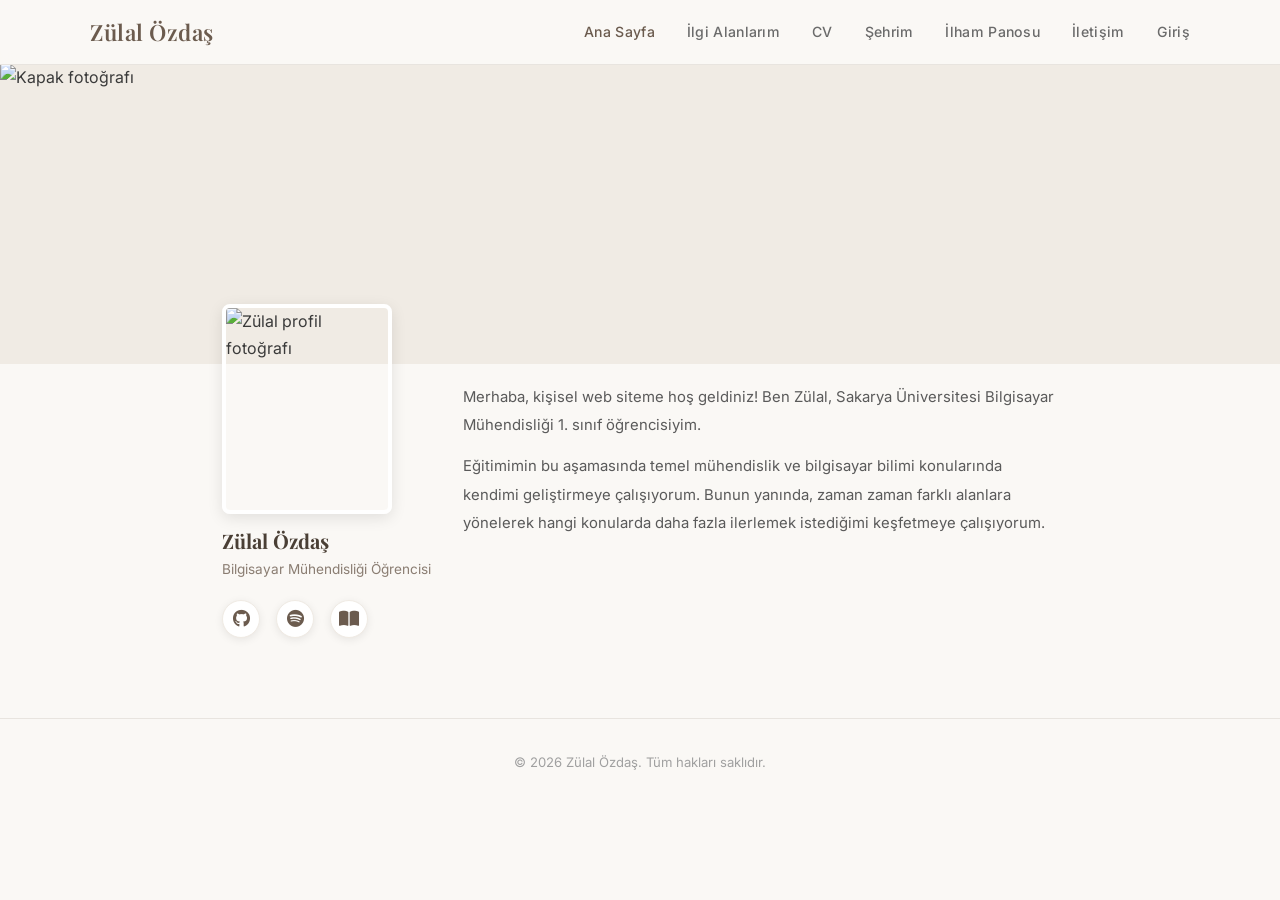
==== index.html @ a5fb96f7 "bütün sayfalar yenilendi" ====
<!DOCTYPE html>
<html lang="tr">
<head>
  <meta charset="UTF-8">
  <meta name="viewport" content="width=device-width, initial-scale=1.0">
  <meta name="description" content="Zülal - Bilgisayar Mühendisliği Öğrencisi Kişisel Web Sitesi">
  <title>Zülal | Ana Sayfa</title>
  <link rel="stylesheet" href="css/style.css">
  <!-- Font Awesome for icons -->
  <link rel="stylesheet" href="https://cdnjs.cloudflare.com/ajax/libs/font-awesome/6.4.0/css/all.min.css">
</head>
<body>

  <!-- Navbar -->
  <nav class="navbar">
    <div class="nav-container">
      <a href="index.html" class="nav-logo">Zülal Özdaş</a>
      <button class="hamburger" id="hamburger" aria-label="Menü">
        <span></span><span></span><span></span>
      </button>
      <ul class="nav-links" id="navLinks">
        <li><a href="index.html" class="active">Ana Sayfa</a></li>
        <li><a href="hobilerim.html">İlgi Alanlarım</a></li>
        <li><a href="cv.html">CV</a></li>
        <li><a href="sehrım.html">Şehrim</a></li>
        <li><a href="ilham.html">İlham Panosu</a></li>
        <li><a href="iletisim.html">İletişim</a></li>
        <li><a href="login.html">Giriş</a></li>
      </ul>
    </div>
  </nav>

  <!-- Kapak Fotoğrafı -->
  <div class="profile-cover">
    <img src="img/resimler/ilgi10.jpg" alt="Kapak fotoğrafı" class="cover-img">
  </div>

  <!-- Profil Bilgileri -->
  <div class="profile-info">
    <div class="profile-left">
      <img src="img/resimler/profil.jpg" alt="Zülal profil fotoğrafı" class="profile-avatar">
      <h1 class="profile-name">Zülal Özdaş</h1>
      <p class="profile-title">Bilgisayar Mühendisliği Öğrencisi</p>
      
      <div class="profile-socials">
        <a href="https://github.com/zulozdas" target="_blank" title="GitHub" class="social-icon github">
          <i class="fa-brands fa-github"></i>
        </a>
        <a href="https://open.spotify.com/user/31pkgml6zwhdoflwupyggohxbz24?si=b64ed2e7ba804d17" target="_blank" title="Spotify" class="social-icon spotify">
          <i class="fa-brands fa-spotify"></i>
        </a>
        <a href="https://1000kitap.com/pinwheel" target="_blank" title="1000Kitap" class="social-icon book">
          <i class="fa-solid fa-book-open"></i>
        </a>
      </div>
    </div>
    <div class="profile-right">
      <p>Merhaba, kişisel web siteme hoş geldiniz! Ben Zülal, Sakarya Üniversitesi Bilgisayar Mühendisliği 1. sınıf öğrencisiyim.</p>
      <p>Eğitimimin bu aşamasında temel mühendislik ve bilgisayar bilimi konularında kendimi geliştirmeye çalışıyorum. Bunun yanında, zaman zaman farklı alanlara yönelerek hangi konularda daha fazla ilerlemek istediğimi keşfetmeye çalışıyorum.</p>
    </div>
  </div>


  <!-- Footer -->
  <footer class="footer">
    <p>&copy; 2026 Zülal Özdaş. Tüm hakları saklıdır.</p>
  </footer>

  <script src="js/main.js"></script>
</body>
</html>
---- css/style.css ----
@import url('https://fonts.googleapis.com/css2?family=Playfair+Display:wght@400;600;700&family=Inter:wght@300;400;500;600&display=swap');

/* ===== RESET & BASE ===== */
* {
  margin: 0;
  padding: 0;
  box-sizing: border-box;
}

html {
  scroll-behavior: smooth;
}

body {
  font-family: 'Inter', sans-serif;
  background-color: #faf8f5;
  color: #3a3a3a;
  line-height: 1.7;
  font-weight: 400;
}

a {
  text-decoration: none;
  color: inherit;
  transition: color 0.3s;
}

img {
  max-width: 100%;
  display: block;
}

/* ===== NAVBAR ===== */
.navbar {
  position: fixed;
  top: 0;
  width: 100%;
  background: rgba(250, 248, 245, 0.92);
  backdrop-filter: blur(12px);
  z-index: 1000;
  border-bottom: 1px solid #e8e4df;
  padding: 0 2rem;
}

.nav-container {
  max-width: 1100px;
  margin: 0 auto;
  display: flex;
  align-items: center;
  justify-content: space-between;
  height: 64px;
}

.nav-logo {
  font-family: 'Playfair Display', serif;
  font-size: 1.4rem;
  font-weight: 600;
  color: #6b5b4e;
  letter-spacing: 0.5px;
}

.nav-links {
  display: flex;
  list-style: none;
  gap: 2rem;
}

.nav-links a {
  font-size: 0.88rem;
  font-weight: 500;
  color: #6b6b6b;
  letter-spacing: 0.3px;
  position: relative;
  padding-bottom: 4px;
  transition: color 0.3s;
}

.nav-links a:hover,
.nav-links a.active {
  color: #6b5b4e;
}

/* Hamburger */
.hamburger {
  display: none;
  flex-direction: column;
  gap: 5px;
  cursor: pointer;
  background: none;
  border: none;
}

.hamburger span {
  width: 24px;
  height: 2px;
  background: #6b5b4e;
  transition: 0.3s;
}

/* ===== HERO ===== */
.hero {
  min-height: 100vh;
  display: flex;
  align-items: center;
  justify-content: center;
  text-align: center;
  padding: 6rem 2rem 4rem;
  background: linear-gradient(160deg, #faf8f5 0%, #f0ebe4 50%, #e8e0d6 100%);
}

.hero-content {
  max-width: 650px;
  animation: fadeUp 1s ease;
}

.hero h1 {
  font-family: 'Playfair Display', serif;
  font-size: 3rem;
  font-weight: 700;
  color: #4a3f35;
  margin-bottom: 0.5rem;
  line-height: 1.2;
}

.hero .subtitle {
  font-size: 1.05rem;
  color: #8a7d72;
  margin-bottom: 1.5rem;
  font-weight: 300;
}

.hero p {
  font-size: 0.95rem;
  color: #6b6b6b;
  line-height: 1.8;
  max-width: 520px;
  margin: 0 auto 2rem;
}

.hero-btn {
  display: inline-block;
  padding: 12px 32px;
  background: #6b5b4e;
  color: #fff;
  border-radius: 30px;
  font-size: 0.88rem;
  font-weight: 500;
  letter-spacing: 0.5px;
  transition: all 0.3s;
}

.hero-btn:hover {
  background: #8a7566;
  transform: translateY(-2px);
  box-shadow: 0 8px 20px rgba(107, 91, 78, 0.25);
}

/* ===== SECTIONS ===== */
.section {
  padding: 5rem 2rem;
  max-width: 1100px;
  margin: 0 auto;
}

.section-title {
  font-family: 'Playfair Display', serif;
  font-size: 2rem;
  color: #4a3f35;
  text-align: center;
  margin-bottom: 0.5rem;
}

.section-line {
  width: 50px;
  height: 2px;
  background: #9c8574;
  margin: 0 auto 2.5rem;
}

/* ===== HAKKIMDA (ABOUT) ===== */
.about-wrapper {
  display: flex;
  align-items: center;
  gap: 3rem;
  max-width: 900px;
  margin: 0 auto;
}

.about-img {
  width: 280px;
  min-width: 280px;
  height: 340px;
  border-radius: 16px;
  object-fit: cover;
  box-shadow: 0 12px 30px rgba(0,0,0,0.08);
}

.about-text h3 {
  font-family: 'Playfair Display', serif;
  font-size: 1.4rem;
  color: #4a3f35;
  margin-bottom: 0.8rem;
}

.about-text p {
  font-size: 0.93rem;
  color: #5a5a5a;
  line-height: 1.9;
  margin-bottom: 1rem;
}

.about-info {
  display: flex;
  flex-wrap: wrap;
  gap: 1rem;
  margin-top: 1rem;
}

.about-info span {
  background: #f0ebe4;
  padding: 6px 16px;
  border-radius: 20px;
  font-size: 0.82rem;
  color: #6b5b4e;
  font-weight: 500;
}

/* ===== PROFİL KAPAK (Ana Sayfa) ===== */
.profile-cover {
  width: 100%;
  margin-top: 64px;
  background: #f0ebe4;
  display: flex;
  justify-content: center;
  align-items: center;
}

.cover-img {
    width: 100%;
    height: 300px;           
    object-fit: cover;       
    object-position: center; 
    display: block;
}

.profile-info {
  max-width: 900px;
  margin: 0 auto;
  padding: 0 2rem 3rem;
  display: flex;
  align-items: flex-start;
  gap: 2rem;
}

.profile-left {
  flex-shrink: 0;
  margin-top: -60px;
}

.profile-avatar {
  width: 170px;
  height: 210px;
  border-radius: 8px;
  object-fit: cover;
  border: 4px solid #fff;
  box-shadow: 0 4px 15px rgba(0,0,0,0.1);
}

.profile-name {
  font-family: 'Playfair Display', serif;
  font-size: 1.25rem;
  color: #4a3f35;
  margin-top: 0.6rem;
  font-weight: 700;
}

.profile-title {
  font-size: 0.85rem;
  color: #8a7d72;
  font-weight: 400;
}

.profile-socials {
  display: flex;
  gap: 1rem;
  margin-top: 1.2rem;
  justify-content: flex-start;
}

.social-icon {
  width: 38px;
  height: 38px;
  border-radius: 50%;
  background: #fff;
  display: flex;
  align-items: center;
  justify-content: center;
  font-size: 1.1rem;
  color: #6b5b4e;
  box-shadow: 0 2px 8px rgba(0,0,0,0.08);
  transition: all 0.3s cubic-bezier(0.175, 0.885, 0.32, 1.275);
  border: 1px solid #f0ebe4;
}

.social-icon:hover {
  transform: translateY(-4px);
  color: #fff;
  box-shadow: 0 6px 15px rgba(107, 91, 78, 0.2);
}

.social-icon.github:hover {
  background: #333;
  border-color: #333;
}

.social-icon.spotify:hover {
  background: #1DB954;
  border-color: #1DB954;
}

.social-icon.book:hover {
  background: #ff9f43;
  border-color: #ff9f43;
}

.profile-right {
  padding-top: 1.2rem;
}

.profile-right p {
  font-size: 0.93rem;
  color: #5a5a5a;
  line-height: 1.9;
  margin-bottom: 0.8rem;
}

/* ===== İLGİ ALANLARI (INTERESTS) ===== */
.interests-grid {
  display: grid;
  grid-template-columns: repeat(auto-fill, minmax(240px, 1fr));
  gap: 1.5rem;
}

.interest-card {
  background: #fff;
  border-radius: 14px;
  overflow: hidden;
  box-shadow: 0 4px 16px rgba(0,0,0,0.04);
  transition: transform 0.3s, box-shadow 0.3s;
}

.interest-card:hover {
  transform: translateY(-6px);
  box-shadow: 0 12px 30px rgba(0,0,0,0.1);
}

.interest-card img {
  width: 100%;
  height: 180px;
  object-fit: cover;
}

.interest-card .card-body {
  padding: 1rem 1.2rem;
}

.interest-card h4 {
  font-family: 'Playfair Display', serif;
  font-size: 1rem;
  color: #4a3f35;
  margin-bottom: 0.3rem;
}

.interest-card p {
  font-size: 0.82rem;
  color: #8a8a8a;
  line-height: 1.6;
}

/* ===== CV SAYFASI ===== */
.cv-container {
  max-width: 800px;
  margin: 0 auto;
}

.cv-section {
  margin-bottom: 2.5rem;
}

.cv-section h3 {
  font-family: 'Playfair Display', serif;
  font-size: 1.3rem;
  color: #4a3f35;
  margin-bottom: 1rem;
  padding-bottom: 0.5rem;
  border-bottom: 2px solid #e8e4df;
}

.cv-item {
  padding: 1rem 0;
  border-bottom: 1px solid #f0ebe4;
}

.cv-item:last-child {
  border-bottom: none;
}

.cv-item h4 {
  font-size: 0.95rem;
  color: #4a3f35;
  font-weight: 600;
  margin-bottom: 0.2rem;
}

.cv-item .cv-date {
  font-size: 0.82rem;
  color: #9c8574;
  font-weight: 500;
  margin-bottom: 0.3rem;
}

.cv-item p {
  font-size: 0.88rem;
  color: #6b6b6b;
}

.cv-skills {
  display: flex;
  flex-wrap: wrap;
  gap: 0.6rem;
}

.cv-skills span {
  background: #f0ebe4;
  color: #6b5b4e;
  padding: 5px 14px;
  border-radius: 20px;
  font-size: 0.82rem;
  font-weight: 500;
}

/* ===== ŞEHRİM ===== */
.city-content {
  max-width: 800px;
  margin: 0 auto;
  text-align: center;
}

.city-content p {
  font-size: 0.95rem;
  color: #5a5a5a;
  line-height: 1.9;
  margin-bottom: 1.5rem;
}

/* ===== HAVA DURUMU & SECTION HEADER ===== */
.section-header-wrapper {
  position: relative;
  display: flex;
  justify-content: center;
  align-items: center;
  margin-bottom: 2.5rem;
  min-height: 80px;
}

.title-wrapper {
  text-align: center;
}

.weather-widget {
  position: absolute;
  right: 0;
  max-width: 220px;
  margin: 0;
  background: linear-gradient(135deg, #6b5b4e, #8a7d72);
  color: #fff;
  border-radius: 16px;
  padding: 0.8rem 1.2rem;
  box-shadow: 0 8px 20px rgba(107, 91, 78, 0.15);
  display: flex;
  align-items: center;
  justify-content: space-between;
  transition: transform 0.3s ease, box-shadow 0.3s ease;
}

.weather-widget:hover {
  transform: translateY(-4px);
  box-shadow: 0 12px 25px rgba(107, 91, 78, 0.2);
}

.weather-loading {
  width: 100%;
  text-align: center;
  font-size: 0.85rem;
  opacity: 0.8;
}

.weather-info {
  display: flex;
  flex-direction: column;
}

.weather-city {
  font-family: 'Playfair Display', serif;
  font-size: 1.1rem;
  font-weight: 600;
  margin-bottom: 0.1rem;
  letter-spacing: 0.3px;
}

.weather-desc {
  font-size: 0.75rem;
  opacity: 0.9;
  font-weight: 300;
}

.weather-temp-container {
  display: flex;
  align-items: center;
  gap: 0.8rem;
}

.weather-icon {
  font-size: 2rem;
  line-height: 1;
}

.weather-temp {
  font-size: 1.6rem;
  font-weight: 700;
  letter-spacing: -0.5px;
}

.city-features {
  display: grid;
  grid-template-columns: repeat(3, 1fr);
  gap: 1.5rem;
  margin-top: 2rem;
}

.city-feature {
  background: #fff;
  padding: 2rem 1.5rem;
  border-radius: 14px;
  box-shadow: 0 4px 16px rgba(0,0,0,0.04);
  transition: transform 0.3s;
}

.city-feature:hover {
  transform: translateY(-4px);
}

.city-feature .icon {
  font-size: 2rem;
  margin-bottom: 0.8rem;
}

.city-feature h4 {
  font-family: 'Playfair Display', serif;
  font-size: 1rem;
  color: #4a3f35;
  margin-bottom: 0.4rem;
}

.city-feature p {
  font-size: 0.82rem;
  color: #8a8a8a;
  margin-bottom: 0;
}

/* ===== ŞEHRİM DETAY (YENİ TASARIM) ===== */
.city-details {
  max-width: 1000px;
  margin: 4rem auto 0;
  display: flex;
  flex-direction: column;
  gap: 4rem;
}

.detail-section h3 {
  font-family: 'Playfair Display', serif;
  font-size: 2rem;
  color: #4a3f35;
  margin-bottom: 2.5rem;
  text-align: center;
  position: relative;
}

.detail-section h3::after {
  content: '';
  display: block;
  width: 60px;
  height: 3px;
  background: #9c8574;
  margin: 0.8rem auto 0;
  border-radius: 2px;
}

.detail-section ul {
  list-style-type: none;
  padding-left: 0;
  margin-bottom: 1.5rem;
}

.detail-section ul li {
  position: relative;
  padding-left: 1.5rem;
  font-size: 0.95rem;
  color: #5a5a5a;
  margin-bottom: 0.6rem;
  line-height: 1.7;
}

.detail-section ul li::before {
  content: '•';
  color: #9c8574;
  font-size: 1.2rem;
  position: absolute;
  left: 0;
  top: -2px;
}

/* YENİ SHOWCASE KARTLARI */
.showcase-card {
  display: flex;
  flex-direction: column;
  background: #fff;
  border-radius: 24px;
  overflow: hidden;
  box-shadow: 0 12px 35px rgba(0,0,0,0.06);
  margin-bottom: 2.5rem;
  transition: transform 0.4s cubic-bezier(0.175, 0.885, 0.32, 1.275), box-shadow 0.4s;
  border: 1px solid rgba(232, 228, 223, 0.5);
}

.showcase-card:hover {
  transform: translateY(-8px);
  box-shadow: 0 20px 45px rgba(0,0,0,0.1);
}

@media (min-width: 768px) {
  .showcase-card {
    flex-direction: row;
    align-items: stretch;
    min-height: 360px;
  }
  .showcase-card.reverse {
    flex-direction: row-reverse;
  }
}

.showcase-content {
  flex: 1;
  padding: 3.5rem;
  display: flex;
  flex-direction: column;
  justify-content: center;
}

.showcase-content h4 {
  font-family: 'Playfair Display', serif;
  font-size: 1.4rem;
  color: #4a3f35;
  margin-bottom: 1rem;
  line-height: 1.3;
}

.showcase-content p {
  font-size: 1rem;
  color: #6b6b6b;
  line-height: 1.8;
  margin-bottom: 0;
}

/* ===== MİRAS ===== */
.miras-content {
  max-width: 800px;
  margin: 0 auto;
}

.miras-content > p {
  font-size: 0.95rem;
  color: #5a5a5a;
  line-height: 1.9;
  margin-bottom: 1.5rem;
  text-align: center;
}

.miras-list {
  display: grid;
  gap: 1.2rem;
}

.miras-item {
  background: #fff;
  padding: 1.5rem;
  border-radius: 14px;
  box-shadow: 0 4px 16px rgba(0,0,0,0.04);
  display: flex;
  align-items: center;
  gap: 1rem;
  transition: transform 0.3s;
}

.miras-item:hover {
  transform: translateX(6px);
}

.miras-item .icon {
  font-size: 1.8rem;
  min-width: 40px;
  text-align: center;
}

.miras-item h4 {
  font-family: 'Playfair Display', serif;
  font-size: 1rem;
  color: #4a3f35;
  margin-bottom: 0.2rem;
}

.miras-item p {
  font-size: 0.85rem;
  color: #6b6b6b;
}

/* ===== İLETİŞİM ===== */
.contact-wrapper {
  max-width: 600px;
  margin: 0 auto;
}

.contact-info {
  text-align: center;
  margin-bottom: 2rem;
}

.contact-info p {
  font-size: 0.93rem;
  color: #6b6b6b;
  margin-bottom: 0.5rem;
}

.contact-form {
  display: flex;
  flex-direction: column;
  gap: 1rem;
}

.contact-form input,
.contact-form textarea {
  width: 100%;
  padding: 12px 16px;
  border: 1px solid #e0dbd5;
  border-radius: 10px;
  font-family: 'Inter', sans-serif;
  font-size: 0.9rem;
  background: #fff;
  color: #3a3a3a;
  transition: border-color 0.3s, box-shadow 0.3s;
  outline: none;
}

.contact-form input:focus,
.contact-form textarea:focus {
  border-color: #9c8574;
  box-shadow: 0 0 0 3px rgba(156, 133, 116, 0.12);
}

.contact-form textarea {
  min-height: 130px;
  resize: vertical;
}

.contact-form .form-row {
  display: flex;
  gap: 1rem;
}

.contact-form button {
  padding: 12px 32px;
  background: #6b5b4e;
  color: #fff;
  border: none;
  border-radius: 30px;
  font-family: 'Inter', sans-serif;
  font-size: 0.9rem;
  font-weight: 500;
  cursor: pointer;
  transition: all 0.3s;
  align-self: flex-start;
}

.contact-form button:hover {
  background: #8a7566;
  transform: translateY(-2px);
  box-shadow: 0 6px 16px rgba(107, 91, 78, 0.25);
}

.form-error {
  color: #c0392b;
  font-size: 0.78rem;
  display: none;
}

.form-error.show {
  display: block;
}

/* ===== LOGIN ===== */
.login-page {
  min-height: 100vh;
  display: flex;
  align-items: center;
  justify-content: center;
  background: linear-gradient(160deg, #faf8f5 0%, #f0ebe4 50%, #e8e0d6 100%);
  padding: 2rem;
}

.login-card {
  background: #fff;
  padding: 2.5rem;
  border-radius: 18px;
  box-shadow: 0 8px 30px rgba(0,0,0,0.06);
  width: 100%;
  max-width: 400px;
}

.login-card h2 {
  font-family: 'Playfair Display', serif;
  font-size: 1.6rem;
  color: #4a3f35;
  text-align: center;
  margin-bottom: 0.5rem;
}

.login-card .login-subtitle {
  text-align: center;
  font-size: 0.88rem;
  color: #8a8a8a;
  margin-bottom: 2rem;
}

.login-form {
  display: flex;
  flex-direction: column;
  gap: 1rem;
}

.login-form label {
  font-size: 0.85rem;
  font-weight: 500;
  color: #4a3f35;
  margin-bottom: -0.5rem;
}

.login-form input {
  width: 100%;
  padding: 12px 16px;
  border: 1px solid #e0dbd5;
  border-radius: 10px;
  font-family: 'Inter', sans-serif;
  font-size: 0.9rem;
  background: #faf8f5;
  color: #3a3a3a;
  transition: border-color 0.3s, box-shadow 0.3s;
  outline: none;
}

.login-form input:focus {
  border-color: #9c8574;
  box-shadow: 0 0 0 3px rgba(156, 133, 116, 0.12);
}

.login-form button {
  margin-top: 0.5rem;
  padding: 12px;
  background: #6b5b4e;
  color: #fff;
  border: none;
  border-radius: 30px;
  font-family: 'Inter', sans-serif;
  font-size: 0.9rem;
  font-weight: 500;
  cursor: pointer;
  transition: all 0.3s;
}

.login-form button:hover {
  background: #8a7566;
  transform: translateY(-2px);
}

/* ===== FOOTER ===== */
.footer {
  text-align: center;
  padding: 2rem;
  border-top: 1px solid #e8e4df;
  margin-top: 2rem;
}

.footer p {
  font-size: 0.82rem;
  color: #a0a0a0;
}

/* ===== NASA APOD WIDGET ===== */
.apod-widget {
  background: #fff;
  border-radius: 20px;
  overflow: hidden;
  box-shadow: 0 12px 35px rgba(0,0,0,0.06);
  max-width: 900px;
  margin: 0 auto;
  display: flex;
  flex-direction: column;
  border: 1px solid rgba(232, 228, 223, 0.5);
  transition: transform 0.4s ease, box-shadow 0.4s ease;
}

.apod-widget:hover {
  transform: translateY(-5px);
  box-shadow: 0 18px 45px rgba(0,0,0,0.1);
}

@media (min-width: 768px) {
  .apod-widget {
    flex-direction: row;
    height: 400px;
  }
}

.apod-media {
  flex: 1;
  min-height: 250px;
  background: #f0ebe4;
  display: flex;
  align-items: center;
  justify-content: center;
  overflow: hidden;
}

.apod-media img,
.apod-media iframe {
  width: 100%;
  height: 100%;
  object-fit: cover;
}

.apod-content {
  flex: 1.2;
  padding: 2.5rem;
  display: flex;
  flex-direction: column;
  justify-content: center;
}

.apod-title {
  font-family: 'Playfair Display', serif;
  font-size: 1.4rem;
  color: #4a3f35;
  margin-bottom: 0.5rem;
  font-weight: 600;
  line-height: 1.3;
}

.apod-date {
  font-size: 0.85rem;
  color: #9c8574;
  margin-bottom: 1.2rem;
  font-weight: 500;
  letter-spacing: 0.5px;
}

.apod-desc {
  font-size: 0.92rem;
  color: #5a5a5a;
  line-height: 1.8;
  max-height: 180px;
  overflow-y: auto;
  padding-right: 10px;
}

/* Custom scrollbar for apod description */
.apod-desc::-webkit-scrollbar {
  width: 5px;
}
.apod-desc::-webkit-scrollbar-track {
  background: #f0ebe4;
  border-radius: 5px;
}
.apod-desc::-webkit-scrollbar-thumb {
  background: #9c8574;
  border-radius: 5px;
}

/* ===== ANIMATIONS ===== */
@keyframes fadeUp {
  from {
    opacity: 0;
    transform: translateY(30px);
  }
  to {
    opacity: 1;
    transform: translateY(0);
  }
}



/* ===== ŞEHRİM GÖRSELLERİ (SHOWCASE MEDIA) ===== */
.showcase-media {
  flex: 1.2;
  position: relative;
  min-height: 250px;
  overflow: hidden;
  background: #f0ebe4;
}

.showcase-media img {
  width: 100%;
  height: 100%;
  object-fit: cover;
  position: absolute;
  top: 0;
  left: 0;
  transition: transform 0.6s ease;
}

.showcase-card:hover .showcase-media img {
  transform: scale(1.05);
}



/* Birden fazla görsel içeren kartlar için */
.showcase-media.multi-image {
  display: grid;
  grid-template-columns: 1fr 1fr;
  gap: 2px;
  background: #fff;
}

.showcase-media.multi-image > div {
  position: relative;
  height: 100%;
  width: 100%;
  overflow: hidden;
}

@media (max-width: 767px) {
  .showcase-content {
    padding: 2rem 1.5rem;
  }
  .showcase-media {
    min-height: 220px;
  }

}

/* ===== RESPONSIVE ===== */
@media (max-width: 768px) {
  .hamburger {
    display: flex;
  }

  .nav-links {
    display: none;
    position: absolute;
    top: 64px;
    left: 0;
    right: 0;
    background: rgba(250, 248, 245, 0.98);
    flex-direction: column;
    padding: 1.5rem 2rem;
    gap: 1.2rem;
    border-bottom: 1px solid #e8e4df;
  }

  .nav-links.open {
    display: flex;
  }

  .hero h1 {
    font-size: 2.2rem;
  }

  .about-wrapper {
    flex-direction: column;
    text-align: center;
  }

  .about-img {
    width: 200px;
    min-width: 200px;
    height: 250px;
  }

  .city-features {
    grid-template-columns: 1fr;
  }

  .contact-form .form-row {
    flex-direction: column;
  }

  .interests-grid {
    grid-template-columns: 1fr 1fr;
  }

  .profile-cover {
    height: 200px;
  }

  .profile-info {
    flex-direction: column;
    align-items: center;
    text-align: center;
  }

  .profile-left {
    margin-top: -40px;
  }

  .profile-avatar {
    width: 100px;
    height: 125px;
  }

  .profile-socials {
    justify-content: center;
  }
}

@media (max-width: 480px) {
  .interests-grid {
    grid-template-columns: 1fr;
  }
}
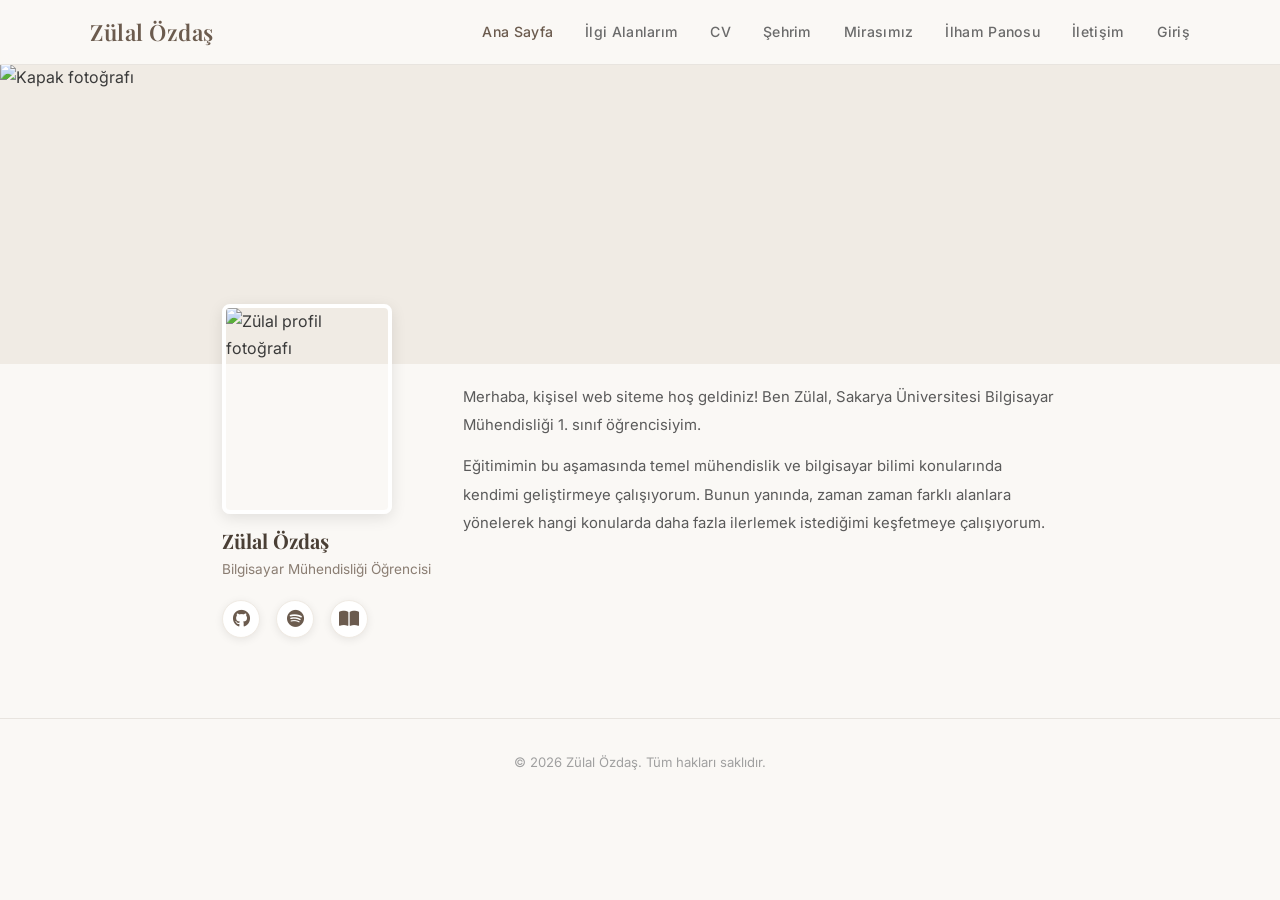
==== commit 220ff34d: "index.html güncellendi." ====
--- a/index.html
+++ b/index.html
@@ -1,5 +1,6 @@
 <!DOCTYPE html>
 <html lang="tr">
+
 <head>
   <meta charset="UTF-8">
   <meta name="viewport" content="width=device-width, initial-scale=1.0">
@@ -9,6 +10,7 @@
   <!-- Font Awesome for icons -->
   <link rel="stylesheet" href="https://cdnjs.cloudflare.com/ajax/libs/font-awesome/6.4.0/css/all.min.css">
 </head>
+
 <body>
 
   <!-- Navbar -->
@@ -23,6 +25,7 @@
         <li><a href="hobilerim.html">İlgi Alanlarım</a></li>
         <li><a href="cv.html">CV</a></li>
         <li><a href="sehrım.html">Şehrim</a></li>
+        <li><a href="mirasimiz.html">Mirasımız</a></li>
         <li><a href="ilham.html">İlham Panosu</a></li>
         <li><a href="iletisim.html">İletişim</a></li>
         <li><a href="login.html">Giriş</a></li>
@@ -41,12 +44,13 @@
       <img src="img/resimler/profil.jpg" alt="Zülal profil fotoğrafı" class="profile-avatar">
       <h1 class="profile-name">Zülal Özdaş</h1>
       <p class="profile-title">Bilgisayar Mühendisliği Öğrencisi</p>
-      
+
       <div class="profile-socials">
         <a href="https://github.com/zulozdas" target="_blank" title="GitHub" class="social-icon github">
           <i class="fa-brands fa-github"></i>
         </a>
-        <a href="https://open.spotify.com/user/31pkgml6zwhdoflwupyggohxbz24?si=b64ed2e7ba804d17" target="_blank" title="Spotify" class="social-icon spotify">
+        <a href="https://open.spotify.com/user/31pkgml6zwhdoflwupyggohxbz24?si=b64ed2e7ba804d17" target="_blank"
+          title="Spotify" class="social-icon spotify">
           <i class="fa-brands fa-spotify"></i>
         </a>
         <a href="https://1000kitap.com/pinwheel" target="_blank" title="1000Kitap" class="social-icon book">
@@ -55,8 +59,11 @@
       </div>
     </div>
     <div class="profile-right">
-      <p>Merhaba, kişisel web siteme hoş geldiniz! Ben Zülal, Sakarya Üniversitesi Bilgisayar Mühendisliği 1. sınıf öğrencisiyim.</p>
-      <p>Eğitimimin bu aşamasında temel mühendislik ve bilgisayar bilimi konularında kendimi geliştirmeye çalışıyorum. Bunun yanında, zaman zaman farklı alanlara yönelerek hangi konularda daha fazla ilerlemek istediğimi keşfetmeye çalışıyorum.</p>
+      <p>Merhaba, kişisel web siteme hoş geldiniz! Ben Zülal, Sakarya Üniversitesi Bilgisayar Mühendisliği 1. sınıf
+        öğrencisiyim.</p>
+      <p>Eğitimimin bu aşamasında temel mühendislik ve bilgisayar bilimi konularında kendimi geliştirmeye çalışıyorum.
+        Bunun yanında, zaman zaman farklı alanlara yönelerek hangi konularda daha fazla ilerlemek istediğimi keşfetmeye
+        çalışıyorum.</p>
     </div>
   </div>
 
@@ -68,4 +75,5 @@
 
   <script src="js/main.js"></script>
 </body>
-</html>
+
+</html>
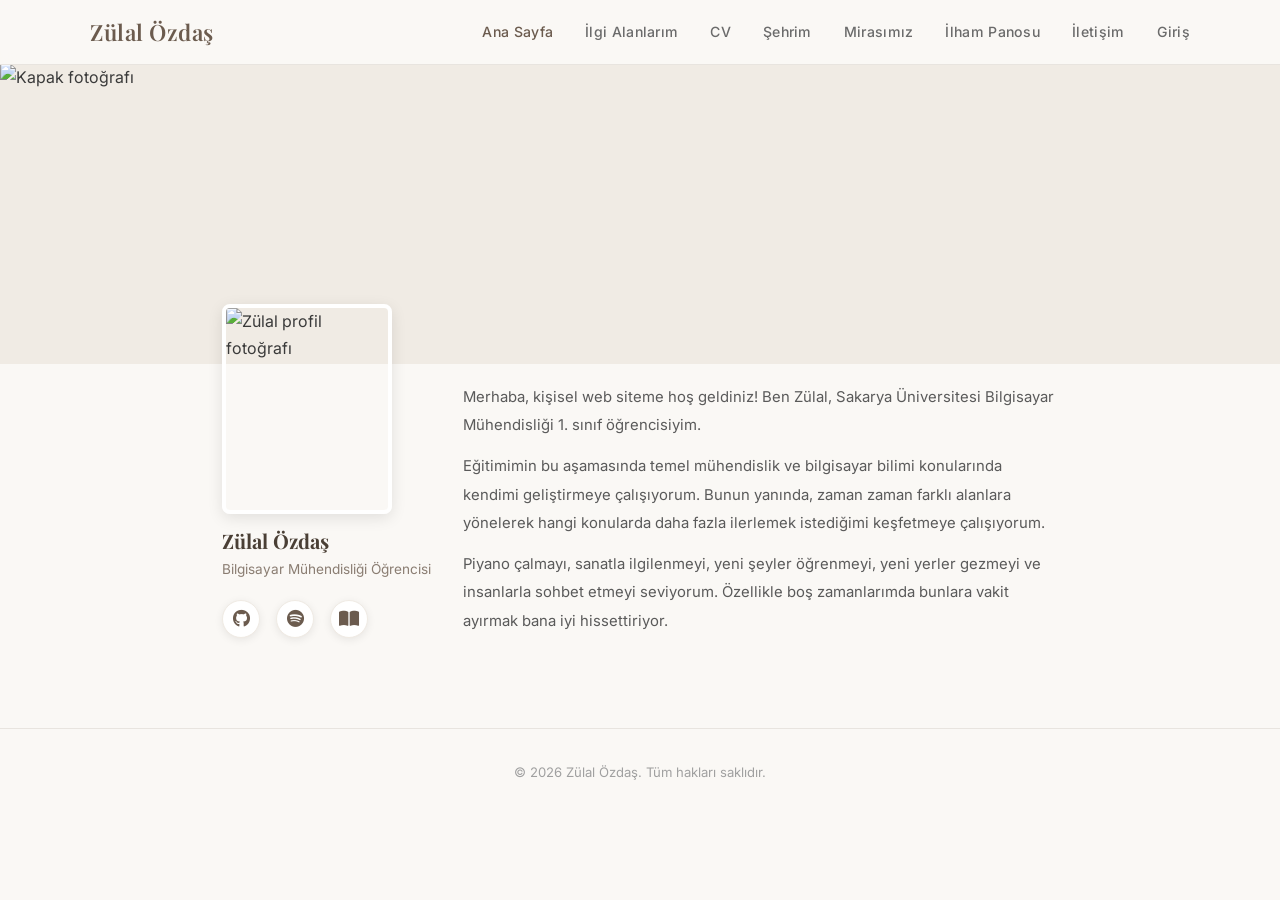
==== commit c1a2bc8e: "index.html güncellendi." ====
--- a/index.html
+++ b/index.html
@@ -64,6 +64,8 @@
       <p>Eğitimimin bu aşamasında temel mühendislik ve bilgisayar bilimi konularında kendimi geliştirmeye çalışıyorum.
         Bunun yanında, zaman zaman farklı alanlara yönelerek hangi konularda daha fazla ilerlemek istediğimi keşfetmeye
         çalışıyorum.</p>
+        <p>Piyano çalmayı, sanatla ilgilenmeyi, yeni şeyler öğrenmeyi, yeni yerler gezmeyi ve insanlarla sohbet etmeyi 
+        seviyorum. Özellikle boş zamanlarımda bunlara vakit ayırmak bana iyi hissettiriyor.</p>
     </div>
   </div>
 
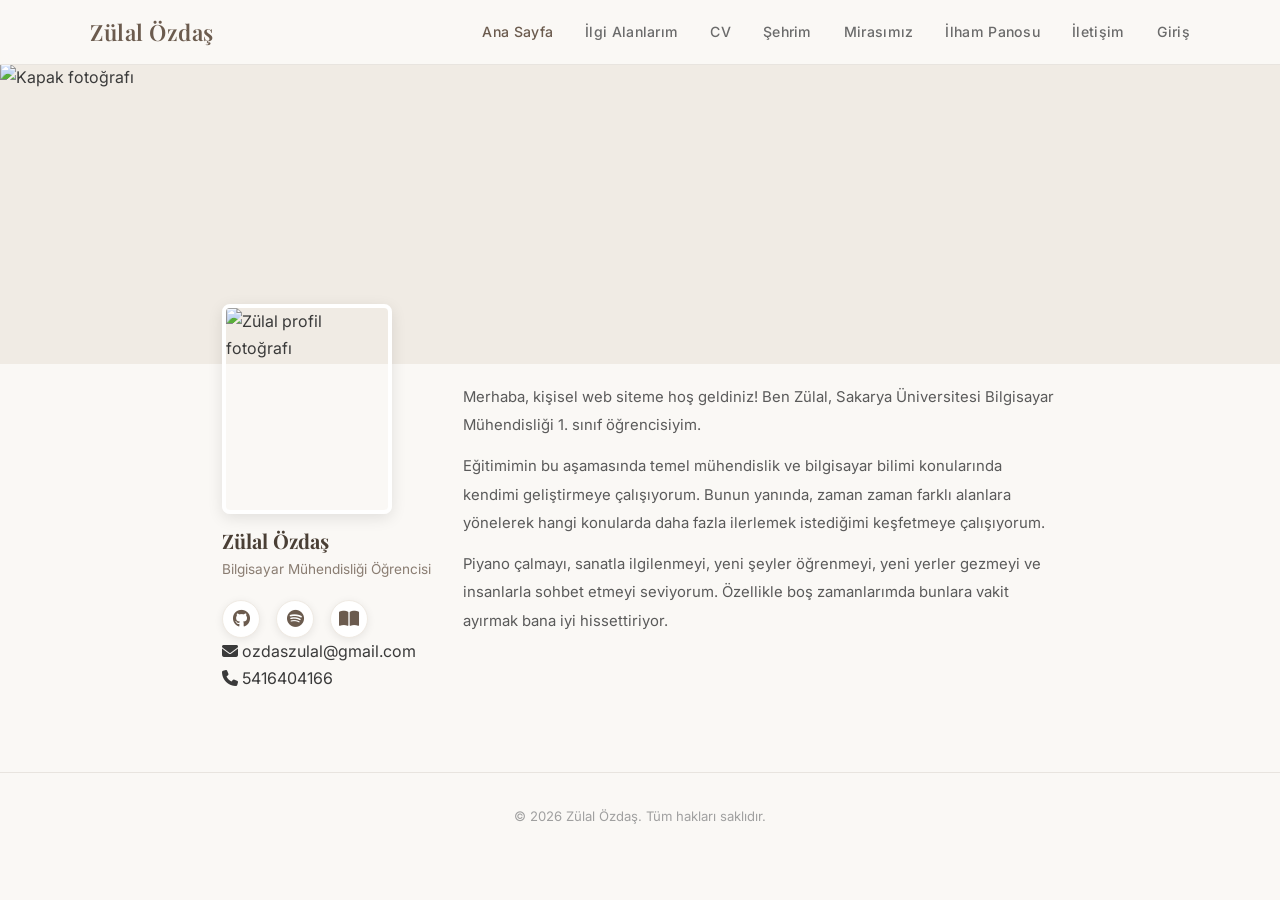
==== commit a2b20cb7: "index.html ana sayfa güncellendi." ====
--- a/index.html
+++ b/index.html
@@ -16,7 +16,7 @@
   <!-- Navbar -->
   <nav class="navbar">
     <div class="nav-container">
-      <a href="index.html" class="nav-logo">Zülal Özdaş</a>
+      <span class="nav-logo">Zülal Özdaş</span>
       <button class="hamburger" id="hamburger" aria-label="Menü">
         <span></span><span></span><span></span>
       </button>
@@ -57,6 +57,10 @@
           <i class="fa-solid fa-book-open"></i>
         </a>
       </div>
+      <div class="profile-contact">
+        <p><i class="fa-solid fa-envelope"></i> ozdaszulal@gmail.com</p>
+        <p><i class="fa-solid fa-phone"></i> 5416404166</p>
+      </div>
     </div>
     <div class="profile-right">
       <p>Merhaba, kişisel web siteme hoş geldiniz! Ben Zülal, Sakarya Üniversitesi Bilgisayar Mühendisliği 1. sınıf
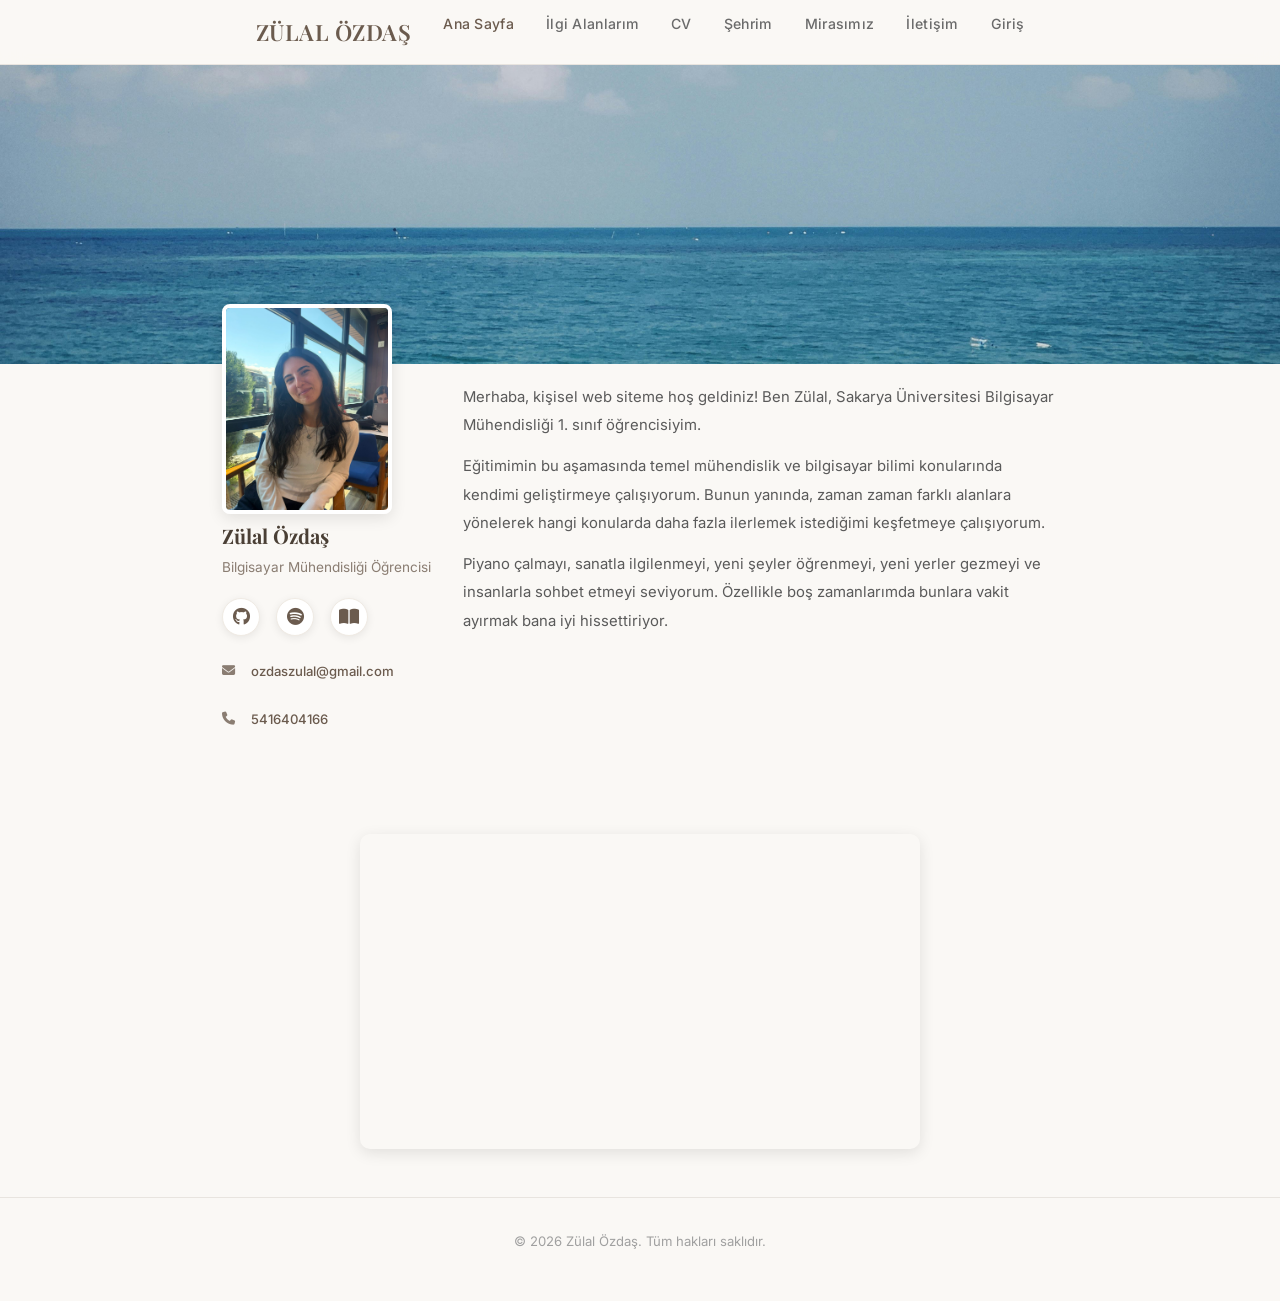
==== commit f43c99e9: "web-proje içindeki tüm dosyalar güncellendi." ====
--- a/index.html
+++ b/index.html
@@ -6,6 +6,8 @@
   <meta name="viewport" content="width=device-width, initial-scale=1.0">
   <meta name="description" content="Zülal - Bilgisayar Mühendisliği Öğrencisi Kişisel Web Sitesi">
   <title>Zülal | Ana Sayfa</title>
+  <!-- Bootstrap 5 CSS -->
+  <link href="https://cdn.jsdelivr.net/npm/bootstrap@5.3.0/dist/css/bootstrap.min.css" rel="stylesheet">
   <link rel="stylesheet" href="css/style.css">
   <!-- Font Awesome for icons -->
   <link rel="stylesheet" href="https://cdnjs.cloudflare.com/ajax/libs/font-awesome/6.4.0/css/all.min.css">
@@ -14,24 +16,25 @@
 <body>
 
   <!-- Navbar -->
-  <nav class="navbar">
-    <div class="nav-container">
-      <span class="nav-logo">Zülal Özdaş</span>
-      <button class="hamburger" id="hamburger" aria-label="Menü">
-        <span></span><span></span><span></span>
-      </button>
-      <ul class="nav-links" id="navLinks">
-        <li><a href="index.html" class="active">Ana Sayfa</a></li>
-        <li><a href="hobilerim.html">İlgi Alanlarım</a></li>
-        <li><a href="cv.html">CV</a></li>
-        <li><a href="sehrım.html">Şehrim</a></li>
-        <li><a href="mirasimiz.html">Mirasımız</a></li>
-        <li><a href="ilham.html">İlham Panosu</a></li>
-        <li><a href="iletisim.html">İletişim</a></li>
-        <li><a href="login.html">Giriş</a></li>
-      </ul>
-    </div>
-  </nav>
+  <header>
+    <nav class="navbar">
+      <div class="nav-container">
+        <span class="nav-logo">ZÜLAL ÖZDAŞ</span>
+        <button class="hamburger" id="hamburger" aria-label="Menü">
+          <span></span><span></span><span></span>
+        </button>
+        <ul class="nav-links" id="navLinks">
+          <li><a href="index.html" class="active">Ana Sayfa</a></li>
+          <li><a href="hobilerim.html">İlgi Alanlarım</a></li>
+          <li><a href="cv.html">CV</a></li>
+          <li><a href="sehrım.html">Şehrim</a></li>
+          <li><a href="mirasimiz.html">Mirasımız</a></li>
+          <li><a href="iletisim.html">İletişim</a></li>
+          <li><a href="login.html">Giriş</a></li>
+        </ul>
+      </div>
+    </nav>
+  </header>
 
   <!-- Kapak Fotoğrafı -->
   <div class="profile-cover">
@@ -68,17 +71,22 @@
       <p>Eğitimimin bu aşamasında temel mühendislik ve bilgisayar bilimi konularında kendimi geliştirmeye çalışıyorum.
         Bunun yanında, zaman zaman farklı alanlara yönelerek hangi konularda daha fazla ilerlemek istediğimi keşfetmeye
         çalışıyorum.</p>
-        <p>Piyano çalmayı, sanatla ilgilenmeyi, yeni şeyler öğrenmeyi, yeni yerler gezmeyi ve insanlarla sohbet etmeyi 
+      <p>Piyano çalmayı, sanatla ilgilenmeyi, yeni şeyler öğrenmeyi, yeni yerler gezmeyi ve insanlarla sohbet etmeyi 
         seviyorum. Özellikle boş zamanlarımda bunlara vakit ayırmak bana iyi hissettiriyor.</p>
     </div>
   </div>
 
+  <!-- Video Bölümü -->
+  <div class="video-section" style="text-align: center; margin: 40px 20px;">
+    <iframe width="560" height="315" src="https://www.youtube.com/embed/dhHDpaHz-4I?si=YAnIXee09piLfCtM" title="YouTube video player" frameborder="0" allow="accelerometer; autoplay; clipboard-write; encrypted-media; gyroscope; picture-in-picture; web-share" referrerpolicy="strict-origin-when-cross-origin" allowfullscreen style="max-width: 100%; border-radius: 10px; box-shadow: 0 4px 15px rgba(0,0,0,0.1);"></iframe>
+  </div>
 
   <!-- Footer -->
   <footer class="footer">
     <p>&copy; 2026 Zülal Özdaş. Tüm hakları saklıdır.</p>
   </footer>
 
+  <script src="https://cdn.jsdelivr.net/npm/bootstrap@5.3.0/dist/js/bootstrap.bundle.min.js"></script>
   <script src="js/main.js"></script>
 </body>
 
--- a/css/style.css
+++ b/css/style.css
@@ -9,6 +9,7 @@
 
 html {
   scroll-behavior: smooth;
+  overflow-y: scroll;
 }
 
 body {
@@ -192,7 +193,7 @@
   height: 340px;
   border-radius: 16px;
   object-fit: cover;
-  box-shadow: 0 12px 30px rgba(0,0,0,0.08);
+  box-shadow: 0 12px 30px rgba(0, 0, 0, 0.08);
 }
 
 .about-text h3 {
@@ -236,11 +237,11 @@
 }
 
 .cover-img {
-    width: 100%;
-    height: 300px;           
-    object-fit: cover;       
-    object-position: center; 
-    display: block;
+  width: 100%;
+  height: 300px;
+  object-fit: cover;
+  object-position: center;
+  display: block;
 }
 
 .profile-info {
@@ -263,7 +264,7 @@
   border-radius: 8px;
   object-fit: cover;
   border: 4px solid #fff;
-  box-shadow: 0 4px 15px rgba(0,0,0,0.1);
+  box-shadow: 0 4px 15px rgba(0, 0, 0, 0.1);
 }
 
 .profile-name {
@@ -297,7 +298,7 @@
   justify-content: center;
   font-size: 1.1rem;
   color: #6b5b4e;
-  box-shadow: 0 2px 8px rgba(0,0,0,0.08);
+  box-shadow: 0 2px 8px rgba(0, 0, 0, 0.08);
   transition: all 0.3s cubic-bezier(0.175, 0.885, 0.32, 1.275);
   border: 1px solid #f0ebe4;
 }
@@ -321,6 +322,27 @@
 .social-icon.book:hover {
   background: #ff9f43;
   border-color: #ff9f43;
+}
+
+.profile-contact {
+  margin-top: 1.5rem;
+  display: flex;
+  flex-direction: column;
+  gap: 0.6rem;
+}
+
+.profile-contact p {
+  font-size: 0.82rem;
+  color: #6b5b4e;
+  display: flex;
+  align-items: center;
+  gap: 0.8rem;
+  font-weight: 500;
+}
+
+.profile-contact i {
+  width: 16px;
+  color: #8a7d72;
 }
 
 .profile-right {
@@ -345,13 +367,13 @@
   background: #fff;
   border-radius: 14px;
   overflow: hidden;
-  box-shadow: 0 4px 16px rgba(0,0,0,0.04);
+  box-shadow: 0 4px 16px rgba(0, 0, 0, 0.04);
   transition: transform 0.3s, box-shadow 0.3s;
 }
 
 .interest-card:hover {
   transform: translateY(-6px);
-  box-shadow: 0 12px 30px rgba(0,0,0,0.1);
+  box-shadow: 0 12px 30px rgba(0, 0, 0, 0.1);
 }
 
 .interest-card img {
@@ -542,7 +564,7 @@
   background: #fff;
   padding: 2rem 1.5rem;
   border-radius: 14px;
-  box-shadow: 0 4px 16px rgba(0,0,0,0.04);
+  box-shadow: 0 4px 16px rgba(0, 0, 0, 0.04);
   transition: transform 0.3s;
 }
 
@@ -627,7 +649,7 @@
   background: #fff;
   border-radius: 24px;
   overflow: hidden;
-  box-shadow: 0 12px 35px rgba(0,0,0,0.06);
+  box-shadow: 0 12px 35px rgba(0, 0, 0, 0.06);
   margin-bottom: 2.5rem;
   transition: transform 0.4s cubic-bezier(0.175, 0.885, 0.32, 1.275), box-shadow 0.4s;
   border: 1px solid rgba(232, 228, 223, 0.5);
@@ -635,7 +657,7 @@
 
 .showcase-card:hover {
   transform: translateY(-8px);
-  box-shadow: 0 20px 45px rgba(0,0,0,0.1);
+  box-shadow: 0 20px 45px rgba(0, 0, 0, 0.1);
 }
 
 @media (min-width: 768px) {
@@ -644,6 +666,7 @@
     align-items: stretch;
     min-height: 360px;
   }
+
   .showcase-card.reverse {
     flex-direction: row-reverse;
   }
@@ -678,7 +701,7 @@
   margin: 0 auto;
 }
 
-.miras-content > p {
+.miras-content>p {
   font-size: 0.95rem;
   color: #5a5a5a;
   line-height: 1.9;
@@ -695,7 +718,7 @@
   background: #fff;
   padding: 1.5rem;
   border-radius: 14px;
-  box-shadow: 0 4px 16px rgba(0,0,0,0.04);
+  box-shadow: 0 4px 16px rgba(0, 0, 0, 0.04);
   display: flex;
   align-items: center;
   gap: 1rem;
@@ -747,7 +770,7 @@
   gap: 1rem;
 }
 
-.contact-form input,
+.contact-form input:not([type="radio"]):not([type="checkbox"]),
 .contact-form textarea {
   width: 100%;
   padding: 12px 16px;
@@ -761,7 +784,7 @@
   outline: none;
 }
 
-.contact-form input:focus,
+.contact-form input:not([type="radio"]):not([type="checkbox"]):focus,
 .contact-form textarea:focus {
   border-color: #9c8574;
   box-shadow: 0 0 0 3px rgba(156, 133, 116, 0.12);
@@ -807,6 +830,64 @@
   display: block;
 }
 
+/* Radio & Select Styling */
+.form-group {
+  display: flex;
+  flex-direction: column;
+  gap: 0.5rem;
+}
+
+.form-group label {
+  font-size: 0.88rem;
+  font-weight: 500;
+  color: #4a3f35;
+}
+
+.contact-form select {
+  width: 100%;
+  padding: 12px 16px;
+  border: 1px solid #e0dbd5;
+  border-radius: 10px;
+  font-family: 'Inter', sans-serif;
+  font-size: 0.9rem;
+  background: #fff;
+  color: #3a3a3a;
+  appearance: none;
+  background-image: url("data:image/svg+xml;charset=UTF-8,%3Csvg xmlns='http://www.w3.org/2000/svg' width='24' height='24' viewBox='0 0 24 24' fill='none' stroke='%236b5b4e' stroke-width='2' stroke-linecap='round' stroke-linejoin='round'%3E%3Cpolyline points='6 9 12 15 18 9'%3E%3C/polyline%3E%3C/svg%3E");
+  background-repeat: no-repeat;
+  background-position: right 1rem center;
+  background-size: 1em;
+  cursor: pointer;
+  transition: border-color 0.3s;
+}
+
+.contact-form select:focus {
+  border-color: #9c8574;
+  outline: none;
+}
+
+.radio-group {
+  display: flex;
+  gap: 1.5rem;
+  margin-top: 0.2rem;
+}
+
+.radio-option {
+  display: flex;
+  align-items: center;
+  gap: 0.5rem;
+  cursor: pointer;
+  font-size: 0.9rem;
+  color: #5a5a5a;
+}
+
+.radio-option input[type="radio"] {
+  width: 18px;
+  height: 18px;
+  cursor: pointer;
+  accent-color: #6b5b4e;
+}
+
 /* ===== LOGIN ===== */
 .login-page {
   min-height: 100vh;
@@ -821,7 +902,7 @@
   background: #fff;
   padding: 2.5rem;
   border-radius: 18px;
-  box-shadow: 0 8px 30px rgba(0,0,0,0.06);
+  box-shadow: 0 8px 30px rgba(0, 0, 0, 0.06);
   width: 100%;
   max-width: 400px;
 }
@@ -909,7 +990,7 @@
   background: #fff;
   border-radius: 20px;
   overflow: hidden;
-  box-shadow: 0 12px 35px rgba(0,0,0,0.06);
+  box-shadow: 0 12px 35px rgba(0, 0, 0, 0.06);
   max-width: 900px;
   margin: 0 auto;
   display: flex;
@@ -920,7 +1001,7 @@
 
 .apod-widget:hover {
   transform: translateY(-5px);
-  box-shadow: 0 18px 45px rgba(0,0,0,0.1);
+  box-shadow: 0 18px 45px rgba(0, 0, 0, 0.1);
 }
 
 @media (min-width: 768px) {
@@ -985,13 +1066,191 @@
 .apod-desc::-webkit-scrollbar {
   width: 5px;
 }
+
 .apod-desc::-webkit-scrollbar-track {
   background: #f0ebe4;
   border-radius: 5px;
 }
+
 .apod-desc::-webkit-scrollbar-thumb {
   background: #9c8574;
   border-radius: 5px;
+}
+
+/* ===== CITY SLIDER ===== */
+.city-slider {
+  position: relative;
+  width: 100%;
+  height: 500px;
+  overflow: hidden;
+  background: #1a1a1a;
+}
+
+.slider-track {
+  position: relative;
+  width: 100%;
+  height: 100%;
+}
+
+.slide {
+  position: absolute;
+  top: 0;
+  left: 0;
+  width: 100%;
+  height: 100%;
+  opacity: 0;
+  transition: opacity 0.8s ease-in-out;
+  /* transform: scale(1.05); - Özellik kaldırıldı */
+}
+
+.slide.active {
+  opacity: 1;
+  /* transform: scale(1); - Özellik kaldırıldı */
+  z-index: 2;
+}
+
+.slide img {
+  width: 100%;
+  height: 100%;
+  object-fit: cover;
+  object-position: center;
+}
+
+.slide-caption {
+  position: absolute;
+  bottom: 0;
+  left: 0;
+  right: 0;
+  padding: 3rem 2.5rem 2rem;
+  background: linear-gradient(to top, rgba(0, 0, 0, 0.7) 0%, rgba(0, 0, 0, 0.3) 60%, transparent 100%);
+  color: #fff;
+  z-index: 3;
+}
+
+.slide-caption h3 {
+  font-family: 'Playfair Display', serif;
+  font-size: 2rem;
+  font-weight: 700;
+  margin-bottom: 0.4rem;
+  text-shadow: 0 2px 8px rgba(0, 0, 0, 0.3);
+  transform: translateY(20px);
+  opacity: 0;
+  transition: all 0.6s ease 0.3s;
+}
+
+.slide-caption p {
+  font-size: 0.95rem;
+  font-weight: 300;
+  opacity: 0;
+  transform: translateY(20px);
+  transition: all 0.6s ease 0.45s;
+  text-shadow: 0 1px 4px rgba(0, 0, 0, 0.3);
+}
+
+.slide.active .slide-caption h3,
+.slide.active .slide-caption p {
+  opacity: 1;
+  transform: translateY(0);
+}
+
+/* Slider Butonları */
+.slider-btn {
+  position: absolute;
+  top: 50%;
+  transform: translateY(-50%);
+  z-index: 5;
+  background: rgba(255, 255, 255, 0.15);
+  backdrop-filter: blur(8px);
+  border: 1px solid rgba(255, 255, 255, 0.2);
+  color: #fff;
+  width: 48px;
+  height: 48px;
+  border-radius: 50%;
+  font-size: 1.2rem;
+  cursor: pointer;
+  transition: all 0.3s ease;
+  display: flex;
+  align-items: center;
+  justify-content: center;
+}
+
+.slider-btn:hover {
+  background: rgba(255, 255, 255, 0.3);
+  transform: translateY(-50%) scale(1.1);
+  box-shadow: 0 4px 15px rgba(0, 0, 0, 0.2);
+}
+
+.slider-prev {
+  left: 1.5rem;
+}
+
+.slider-next {
+  right: 1.5rem;
+}
+
+/* Slider Noktaları */
+.slider-dots {
+  position: absolute;
+  bottom: 1.2rem;
+  left: 50%;
+  transform: translateX(-50%);
+  z-index: 5;
+  display: flex;
+  gap: 0.6rem;
+}
+
+.dot {
+  width: 10px;
+  height: 10px;
+  border-radius: 50%;
+  background: rgba(255, 255, 255, 0.35);
+  cursor: pointer;
+  transition: all 0.3s ease;
+  border: 1px solid rgba(255, 255, 255, 0.3);
+}
+
+.dot.active {
+  background: #fff;
+  transform: scale(1.25);
+  box-shadow: 0 0 8px rgba(255, 255, 255, 0.4);
+}
+
+.dot:hover {
+  background: rgba(255, 255, 255, 0.7);
+}
+
+/* CTA Butonu */
+.city-cta {
+  text-align: center;
+  margin-top: 2rem;
+}
+
+@media (max-width: 768px) {
+  .city-slider {
+    height: 350px;
+  }
+
+  .slide-caption h3 {
+    font-size: 1.4rem;
+  }
+
+  .slide-caption p {
+    font-size: 0.85rem;
+  }
+
+  .slider-btn {
+    width: 38px;
+    height: 38px;
+    font-size: 1rem;
+  }
+
+  .slider-prev {
+    left: 0.8rem;
+  }
+
+  .slider-next {
+    right: 0.8rem;
+  }
 }
 
 /* ===== ANIMATIONS ===== */
@@ -1000,6 +1259,7 @@
     opacity: 0;
     transform: translateY(30px);
   }
+
   to {
     opacity: 1;
     transform: translateY(0);
@@ -1028,7 +1288,7 @@
 }
 
 .showcase-card:hover .showcase-media img {
-  transform: scale(1.05);
+  /* transform: scale(1.05); - Özellik kaldırıldı */
 }
 
 
@@ -1041,7 +1301,7 @@
   background: #fff;
 }
 
-.showcase-media.multi-image > div {
+.showcase-media.multi-image>div {
   position: relative;
   height: 100%;
   width: 100%;
@@ -1052,6 +1312,7 @@
   .showcase-content {
     padding: 2rem 1.5rem;
   }
+
   .showcase-media {
     min-height: 220px;
   }
@@ -1136,4 +1397,4 @@
   .interests-grid {
     grid-template-columns: 1fr;
   }
-}
+}
